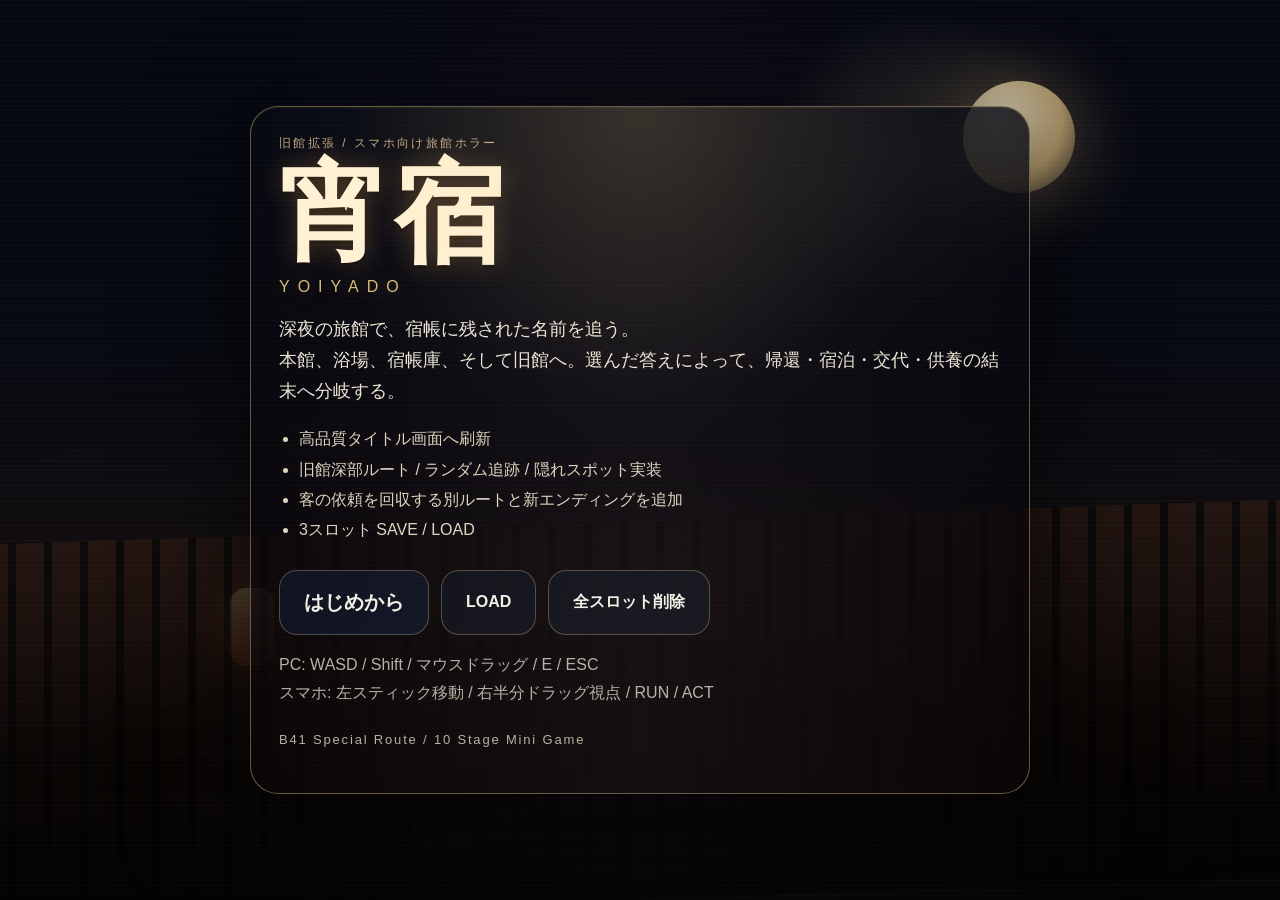
==== index.html @ 4f423b6d "Add files via upload" ====
<!doctype html>
<html lang="ja">
<head>
  <meta charset="utf-8">
  <meta name="viewport" content="width=device-width, initial-scale=1, maximum-scale=1, user-scalable=no, viewport-fit=cover">
  <title>宵宿 B41 特殊ルート・10ステージミニゲーム版</title>
  <link rel="stylesheet" href="styles.css?v=b42_minigame_stage_fix">
</head>
<body class="title-body">
  <div class="crt"></div>
  <div class="title-bg">
    <div class="title-moon"></div>
    <div class="title-ryokan-silhouette"></div>
    <div class="title-fog title-fog-a"></div>
    <div class="title-fog title-fog-b"></div>
    <div class="title-lantern"></div>
  </div>
  <main class="title-shell premium-title">
    <div class="title-card">
      <p class="eyebrow">旧館拡張 / スマホ向け旅館ホラー</p>
      <h1>宵宿</h1>
      <p class="roman">YOIYADO</p>
      <p class="lead">深夜の旅館で、宿帳に残された名前を追う。<br>本館、浴場、宿帳庫、そして旧館へ。選んだ答えによって、帰還・宿泊・交代・供養の結末へ分岐する。</p>
      <ul class="feature-list">
        <li>高品質タイトル画面へ刷新</li>
        <li>旧館深部ルート / ランダム追跡 / 隠れスポット実装</li>
        <li>客の依頼を回収する別ルートと新エンディングを追加</li>
        <li>3スロット SAVE / LOAD</li>
      </ul>
      <div class="title-actions">
        <a class="main-btn" href="play.html?new=1">はじめから</a>
        <button class="sub-btn" id="open-title-load">LOAD</button>
        <button class="sub-btn" id="wipe-save">全スロット削除</button>
      </div>
      <p class="hint">PC: WASD / Shift / マウスドラッグ / E / ESC<br>スマホ: 左スティック移動 / 右半分ドラッグ視点 / RUN / ACT</p>
      <p class="version">B41 Special Route / 10 Stage Mini Game</p>
    </div>
  </main>

  <div id="title-slot-overlay" class="overlay hidden title-slot-overlay">
    <div class="menu-card slot-card">
      <h2>LOAD</h2>
      <p class="slot-note">読み込むセーブデータを選んでください。</p>
      <div id="title-slot-list" class="slot-list"></div>
      <button id="close-title-load">閉じる</button>
    </div>
  </div>

  <script>
    (function(){
      const SAVE_PREFIX = 'yoiyado_b1_smartphone_slot_';
      const overlay = document.getElementById('title-slot-overlay');
      const list = document.getElementById('title-slot-list');
      const openBtn = document.getElementById('open-title-load');
      const closeBtn = document.getElementById('close-title-load');
      const wipeBtn = document.getElementById('wipe-save');

      function slotKey(n){ return SAVE_PREFIX + n; }
      function escapeHtml(str){ return String(str).replace(/[&<>"]/g, s => ({'&':'&amp;','<':'&lt;','>':'&gt;','"':'&quot;'}[s])); }
      function renderSlots(){
        const labels = { start_note:'机へ', leave_home:'玄関へ', walk_to_ryokan:'旅館入口へ', talk_okami:'女将へ', get_tray:'厨房へ', deliver_201:'201号室へ', report_okami:'帳場へ戻る', stock_amenities:'戸棚へ', place_amenities:'備品箱へ', arrange_slippers:'下駄箱前へ', restock_towels:'浴場前へ', answer_phone:'浴場前へ', inspect_archive:'宿帳庫へ', escape_archive:'帳場へ逃げる', sleep_day1:'布団へ', leave_home_day2:'玄関へ', commute_day2:'旅館入口へ', talk_maid:'仲居へ', inspect_north:'北廊下へ', inspect_detached:'離れ通路へ', escape_detached:'帳場へ逃げる', finale:'女将へ', sleep_day2:'布団へ', leave_home_day3:'玄関へ', inspect_poster_day3:'掲示板へ', commute_day3:'旅館入口へ', talk_okami_day3:'女将へ', inspect_guestbook_203:'宿帳へ', talk_toilet_guest_day3:'個室の客へ', inspect_bath_notice:'清掃案内へ', inspect_fire_map:'避難図へ', read_blue_note_2:'青いノートへ', guide_tease_day3:'客室廊下へ', enter_203_phantom:'203の痕跡へ', final_choice:'帳場へ', choose_fate:'番台へ', ending_return:'帰還', ending_guest:'宿泊', ending_replace:'交代', oldwing_search_key:'旧館で鍵を探す', oldwing_key_obtained:'旧館奥へ' };
        list.innerHTML = '';
        for (let i=1;i<=3;i++){
          const raw = localStorage.getItem(slotKey(i));
          const wrap = document.createElement('div');
          wrap.className = 'slot-row';
          const btn = document.createElement('button');
          btn.className = 'slot-btn';
          if(raw){
            try{
              const data = JSON.parse(raw);
              const area = data.areaLabel || data.area || '不明';
              const objective = labels[data.step] || data.step || '進行中';
              btn.innerHTML = '<strong>SLOT ' + i + '</strong><span>' + escapeHtml(area) + ' / ' + escapeHtml(objective) + '</span>';
              btn.addEventListener('click', ()=>{ location.href = 'play.html?slot=' + i; });
            }catch(e){
              btn.innerHTML = '<strong>SLOT ' + i + '</strong><span>読込失敗</span>';
              btn.disabled = true;
            }
          }else{
            btn.innerHTML = '<strong>SLOT ' + i + '</strong><span>空き</span>';
            btn.disabled = true;
          }
          wrap.appendChild(btn);
          list.appendChild(wrap);
        }
      }
      openBtn.addEventListener('click', function(){ renderSlots(); overlay.classList.remove('hidden'); });
      closeBtn.addEventListener('click', function(){ overlay.classList.add('hidden'); });
      overlay.addEventListener('click', function(e){ if(e.target === overlay) overlay.classList.add('hidden'); });
      wipeBtn.addEventListener('click', function(){
        for(let i=1;i<=3;i++) localStorage.removeItem(slotKey(i));
        alert('3つのセーブスロットを削除しました');
        renderSlots();
      });
    })();
  </script>
</body>
</html>
---- styles.css ----
:root{
  --bg:#050507;
  --panel:rgba(6,8,15,.82);
  --panel-2:rgba(10,12,22,.92);
  --line:rgba(177,162,122,.28);
  --text:#f2efe6;
  --sub:#bfa883;
  --accent:#d6c18f;
  --danger:#d06b60;
  --safe-top:env(safe-area-inset-top, 0px);
  --safe-bottom:env(safe-area-inset-bottom, 0px);
  --safe-left:env(safe-area-inset-left, 0px);
  --safe-right:env(safe-area-inset-right, 0px);
}
*{box-sizing:border-box; -webkit-tap-highlight-color:transparent; touch-action:manipulation;}
html,body{margin:0; padding:0; width:100%; height:100%; overflow:hidden; background:var(--bg); color:var(--text); font-family:-apple-system,BlinkMacSystemFont,"Hiragino Sans","Yu Gothic UI",sans-serif;}
body{overscroll-behavior:none;}
.title-body,.play-body{position:relative;}
.crt{pointer-events:none; position:fixed; inset:0; background:
  repeating-linear-gradient(180deg, rgba(255,255,255,.02) 0 2px, rgba(0,0,0,0) 2px 4px),
  radial-gradient(circle at 50% 10%, rgba(255,164,96,.06), transparent 35%),
  radial-gradient(circle at 50% 120%, rgba(60,74,130,.14), transparent 45%);
  mix-blend-mode:screen; opacity:.35; z-index:4;
}
.title-shell{position:relative; z-index:2; display:grid; place-items:center; min-height:100%; padding:24px;}
.title-card{max-width:780px; width:min(92vw,780px); padding:28px; border:1px solid var(--line); border-radius:28px; background:linear-gradient(180deg, rgba(7,9,17,.95), rgba(3,4,8,.92)); box-shadow:0 30px 80px rgba(0,0,0,.45);}
.eyebrow{margin:0 0 8px; letter-spacing:.2em; color:var(--sub); font-size:12px;}
.title-card h1{font-size:clamp(56px,12vw,110px); margin:0; line-height:1; letter-spacing:.04em;}
.roman{margin:8px 0 18px; letter-spacing:.5em; color:#d8d4c8;}
.lead{font-size:18px; line-height:1.7; color:#ece5d5;}
.feature-list{padding-left:20px; line-height:1.9; color:#dfd4bf;}
.title-actions{display:flex; gap:12px; flex-wrap:wrap; margin-top:24px;}
.main-btn,.sub-btn{appearance:none; border:none; cursor:pointer; text-decoration:none; color:var(--text); background:rgba(16,19,34,.95); border:1px solid rgba(216,193,143,.32); border-radius:18px; padding:18px 24px; font-size:20px; font-weight:700;}
.sub-btn{background:rgba(17,18,26,.9); font-size:16px;}
.hint,.version{color:#b7b0a1; line-height:1.8;}
.version{margin-top:20px; font-size:13px; letter-spacing:.14em;}

#game-root{position:fixed; inset:0; overflow:hidden; background:#07090b;}
#game-canvas{position:absolute; inset:0; width:100%; height:100%; display:block;}
.hud{position:absolute; inset:0; z-index:3; pointer-events:none;}
.hud-left,.hud-right{position:absolute; top:calc(var(--safe-top) + 14px); display:flex; gap:10px; align-items:flex-start;}
.hud-left{left:calc(var(--safe-left) + 14px); flex-direction:column;}
.hud-right{right:calc(var(--safe-right) + 14px); flex-direction:column; align-items:flex-end;}
.badge,.distance-pill,.menu-btn,.objective-panel,.prompt,.menu-card,.dialogue,.joystick-base,.act-btn,.run-btn,#minimap{backdrop-filter:blur(10px); background:var(--panel); border:1px solid var(--line); box-shadow:0 16px 34px rgba(0,0,0,.28);}
.badge{padding:6px 9px; border-radius:12px; min-width:64px; font-weight:700; text-align:center; font-size:11px;}
.badge.secondary{color:#e5d1ad; opacity:.92;}
#objective-panel,#minimap{display:none !important;}
.distance-pill{padding:10px 14px; border-radius:18px; font-weight:700; font-size:16px; color:#f0d68e; max-width:min(64vw, 360px); white-space:nowrap; overflow:hidden; text-overflow:ellipsis;}
.menu-btn{pointer-events:auto; appearance:none; border:none; color:var(--text); padding:12px 20px; border-radius:18px; font-weight:800; font-size:16px; cursor:pointer;}
.objective-panel{position:absolute; left:calc(var(--safe-left) + 18px); bottom:calc(var(--safe-bottom) + 142px); width:min(440px, calc(100vw - 172px)); padding:16px 18px; border-radius:20px;}
.objective-title{font-size:12px; letter-spacing:.18em; color:var(--sub); margin-bottom:8px;}
.objective-text{font-size:24px; font-weight:800; line-height:1.35;}
.objective-sub{margin-top:6px; color:#cbc0a7;}
.prompt{position:absolute; top:calc(var(--safe-top) + 110px); left:50%; bottom:auto; transform:translateX(-50%); min-width:220px; max-width:min(54vw, 380px); padding:10px 14px; border-radius:16px; text-align:center; font-weight:700; opacity:0; transition:.18s ease; z-index:3; pointer-events:none; white-space:nowrap; overflow:hidden; text-overflow:ellipsis; font-size:14px;}
.prompt.show{opacity:1;}
@media (max-width: 900px){
  .prompt{top:calc(var(--safe-top) + 146px); left:calc(var(--safe-left) + 122px); max-width:min(52vw, 280px); font-size:14px; padding:10px 14px;}
}

#minimap{position:absolute; top:calc(var(--safe-top) + 86px); right:calc(var(--safe-right) + 14px); width:270px; height:150px; border-radius:22px; padding:0;}
.joystick-zone{position:absolute; z-index:3; left:calc(var(--safe-left) + 18px); bottom:calc(var(--safe-bottom) + 18px); width:156px; height:156px; pointer-events:auto; touch-action:none;}
.move-label{position:absolute; left:14px; top:10px; color:rgba(203,195,178,.62); font-size:12px; letter-spacing:.18em;}
.joystick-base{position:absolute; inset:0; border-radius:32px; display:grid; place-items:center; background:rgba(6,8,15,.18); border:1px solid rgba(177,162,122,.16); box-shadow:0 10px 22px rgba(0,0,0,.10);} 
.joystick-knob{width:62px; height:62px; border-radius:50%; background:rgba(255,255,255,.16); border:1px solid rgba(255,255,255,.18); transform:translate3d(0,0,0);} 
.look-zone{position:absolute; z-index:2; right:calc(var(--safe-right) + 6px); bottom:calc(var(--safe-bottom) + 8px); width:min(62vw, 392px); height:min(54vh, 380px); border-radius:30px; display:grid; place-items:start end; padding:14px 16px; color:rgba(231,218,190,.38); font-size:11px; letter-spacing:.16em; pointer-events:auto; touch-action:none; background:transparent; border:none; box-shadow:none; backdrop-filter:none; -webkit-backdrop-filter:none; overflow:hidden;} 

.look-zone span{display:inline-block; padding:0; background:transparent; color:rgba(231,218,190,.42); text-shadow:0 1px 2px rgba(0,0,0,.25); user-select:none; -webkit-user-select:none;}
.run-btn{position:absolute; z-index:6; right:calc(var(--safe-right) + 18px); bottom:calc(var(--safe-bottom) + 126px); width:142px; height:72px; border-radius:24px; pointer-events:auto; appearance:none; border:none; color:rgba(255,247,233,.98); font-size:25px; font-weight:900; letter-spacing:.06em; background:rgba(132,91,34,.9); border:1px solid rgba(255,222,168,.68); box-shadow:0 16px 30px rgba(0,0,0,.22); touch-action:none;}
.run-btn.active{transform:scale(.98); background:rgba(184,124,30,.98); box-shadow:0 14px 34px rgba(255,181,71,.28);}
.act-btn{position:absolute; z-index:4; right:calc(var(--safe-right) + 18px); bottom:calc(var(--safe-bottom) + 18px); width:150px; height:96px; border-radius:26px; pointer-events:auto; appearance:none; border:none; color:rgba(255,255,255,.94); font-size:40px; font-weight:900; letter-spacing:.04em; background:rgba(6,8,15,.28); border:1px solid rgba(177,162,122,.16); box-shadow:0 10px 22px rgba(0,0,0,.10); touch-action:none;} 
.dialogue{position:absolute; left:18px; right:18px; bottom:calc(var(--safe-bottom) + 18px); z-index:5; pointer-events:auto; border-radius:24px; display:grid; grid-template-columns:130px 1fr; overflow:hidden;}
.portrait{min-height:180px; background:linear-gradient(180deg, rgba(58,61,80,.65), rgba(14,16,24,.8)); display:grid; place-items:center;}
.dialogue-box{padding:18px 20px 22px;}
.dialogue-name{font-size:18px; color:var(--accent); font-weight:800; margin-bottom:8px;}
.dialogue-text{font-size:24px; line-height:1.6; white-space:pre-wrap;}
.dialogue-continue{margin-top:10px; color:#b8afa0; font-size:14px;}
.overlay{position:absolute; inset:0; z-index:6; display:grid; place-items:center; background:rgba(0,0,0,.42);}
.menu-card{width:min(92vw,420px); padding:28px; border-radius:26px; text-align:center; background:var(--panel-2);}
.menu-card h2{margin:0 0 16px; font-size:30px;}
.menu-card p{line-height:1.8; color:#d5c7b3;}
.menu-card button{appearance:none; display:block; width:100%; margin-top:10px; padding:16px 18px; border-radius:18px; border:1px solid rgba(216,193,143,.32); background:rgba(17,19,30,.96); color:var(--text); font-size:18px; font-weight:800;}
.hidden{display:none !important;}

@media (max-width: 900px){
  .title-card{padding:24px 18px 20px;}
  .lead{font-size:16px;}
  .feature-list{font-size:14px;}
  .distance-pill{font-size:14px; max-width:58vw;}
  .badge{min-width:76px; padding:8px 10px; font-size:13px;}
  .act-btn{width:132px; height:86px; font-size:34px;}
  .run-btn{width:128px; height:64px; bottom:calc(var(--safe-bottom) + 118px); font-size:22px;}
  .look-zone{right:calc(var(--safe-right) + 6px); width:min(60vw, 316px); height:min(48vh, 320px); font-size:10px; background:transparent; border:none; box-shadow:none; backdrop-filter:none; -webkit-backdrop-filter:none;}
  .joystick-zone{width:142px; height:142px;}
  .dialogue{grid-template-columns:96px 1fr;}
  .portrait{min-height:142px;}
  .dialogue-text{font-size:18px;}
}


.slot-card{max-width:min(92vw,560px);}
.slot-note{margin:0 0 12px; color:#d5c7b3; line-height:1.6;}
.slot-list{display:grid; gap:10px;}
.slot-row{display:grid;}
.slot-btn{appearance:none; width:100%; text-align:left; display:grid; gap:4px; padding:16px 18px; border-radius:18px; border:1px solid rgba(216,193,143,.32); background:rgba(17,19,30,.96); color:var(--text);}
.slot-btn strong{font-size:16px; letter-spacing:.08em;}
.slot-btn span{font-size:14px; color:#d5c7b3;}
.slot-btn:disabled{opacity:.48;}
.title-slot-overlay{z-index:6;}
.choice-card{max-width:520px;text-align:center;}
.choice-list{display:grid;gap:12px;margin-top:18px;}
.choice-btn{font-size:20px;padding:16px 18px;border-radius:16px;border:1px solid rgba(255,255,255,.18);background:linear-gradient(180deg,rgba(70,44,34,.96),rgba(25,18,16,.96));color:#f4eadc;font-weight:800;letter-spacing:.08em;}
.choice-btn:active{transform:scale(.98);}

.choice-card{max-width:520px;text-align:center;}
.choice-list{display:grid;gap:12px;margin-top:18px;}
.choice-btn{font-size:20px;padding:16px 18px;border-radius:16px;border:1px solid rgba(255,255,255,.18);background:linear-gradient(180deg,rgba(70,44,34,.96),rgba(25,18,16,.96));color:#f4eadc;font-weight:800;letter-spacing:.08em;}
.choice-btn:active{transform:scale(.98);}


/* B39 premium title screen */
.title-body{background:#020308; isolation:isolate;}
.title-bg{position:fixed; inset:0; overflow:hidden; z-index:0; pointer-events:none; background:
  radial-gradient(circle at 72% 18%, rgba(255,226,169,.17), transparent 13%),
  linear-gradient(180deg, #040611 0%, #070911 38%, #120b0b 72%, #040303 100%);
}
.title-bg::before{content:""; position:absolute; inset:0; background:
  repeating-linear-gradient(180deg, rgba(255,255,255,.035) 0 1px, transparent 1px 5px),
  radial-gradient(circle at 50% 68%, rgba(122,25,25,.18), transparent 44%);
  opacity:.55; mix-blend-mode:screen;
}
.title-bg::after{content:""; position:absolute; left:-10%; right:-10%; bottom:0; height:42%; background:
  linear-gradient(180deg, transparent 0%, rgba(0,0,0,.72) 55%, #020202 100%),
  repeating-linear-gradient(90deg, rgba(45,26,18,.8) 0 28px, rgba(12,9,8,.9) 28px 36px);
  transform:skewY(-2deg); opacity:.82;
}
.title-moon{position:absolute; right:16%; top:9%; width:112px; height:112px; border-radius:50%; background:radial-gradient(circle at 35% 35%, #fff6d9, #d6b77c 58%, rgba(214,183,124,.12)); box-shadow:0 0 80px rgba(255,209,126,.45); opacity:.78;}
.title-ryokan-silhouette{position:absolute; left:7%; right:7%; bottom:12%; height:240px; background:linear-gradient(180deg, rgba(29,18,13,.92), rgba(5,3,3,.98)); clip-path:polygon(0 44%, 10% 32%, 20% 38%, 28% 22%, 37% 34%, 47% 24%, 57% 38%, 70% 28%, 82% 40%, 92% 32%, 100% 44%, 100% 100%, 0 100%); filter:drop-shadow(0 -18px 32px rgba(0,0,0,.55)); opacity:.9;}
.title-fog{position:absolute; left:-20%; width:140%; height:180px; background:linear-gradient(90deg, transparent, rgba(255,255,255,.16), transparent); filter:blur(28px); opacity:.18; animation:titleFog 14s linear infinite;}
.title-fog-a{bottom:18%;}.title-fog-b{bottom:30%; animation-duration:20s; animation-direction:reverse; opacity:.12;}
.title-lantern{position:absolute; left:18%; bottom:26%; width:44px; height:78px; border-radius:16px; background:linear-gradient(180deg,#ffe0a0,#a84b2e); box-shadow:0 0 44px rgba(255,127,52,.65); opacity:.7;}
@keyframes titleFog{from{transform:translateX(-10%)}to{transform:translateX(10%)}}
.premium-title .title-card{position:relative; overflow:hidden; border-color:rgba(226,198,136,.42); background:linear-gradient(180deg, rgba(8,10,19,.82), rgba(10,4,5,.78)); box-shadow:0 36px 120px rgba(0,0,0,.68), inset 0 1px 0 rgba(255,232,180,.08);}
.premium-title .title-card::before{content:""; position:absolute; inset:0; background:radial-gradient(circle at 50% 0%, rgba(239,196,118,.16), transparent 38%), linear-gradient(90deg, transparent, rgba(255,255,255,.035), transparent); pointer-events:none;}
.premium-title .title-card h1{font-family:serif; text-shadow:0 0 26px rgba(218,156,78,.35), 0 3px 0 rgba(0,0,0,.5); color:#fff1d3;}
.premium-title .roman{color:#d9b879; text-shadow:0 0 18px rgba(214,174,100,.35);}
.choice-card{max-width:min(92vw,540px);}
.choice-list{display:flex; flex-direction:column; gap:12px; margin-top:16px;}
.choice-btn{appearance:none; border:1px solid rgba(216,193,143,.38); background:linear-gradient(180deg,rgba(31,24,25,.98),rgba(10,10,16,.98)); color:#fff4dc; border-radius:16px; padding:16px 18px; font-size:18px; font-weight:800; box-shadow:0 10px 24px rgba(0,0,0,.25);}
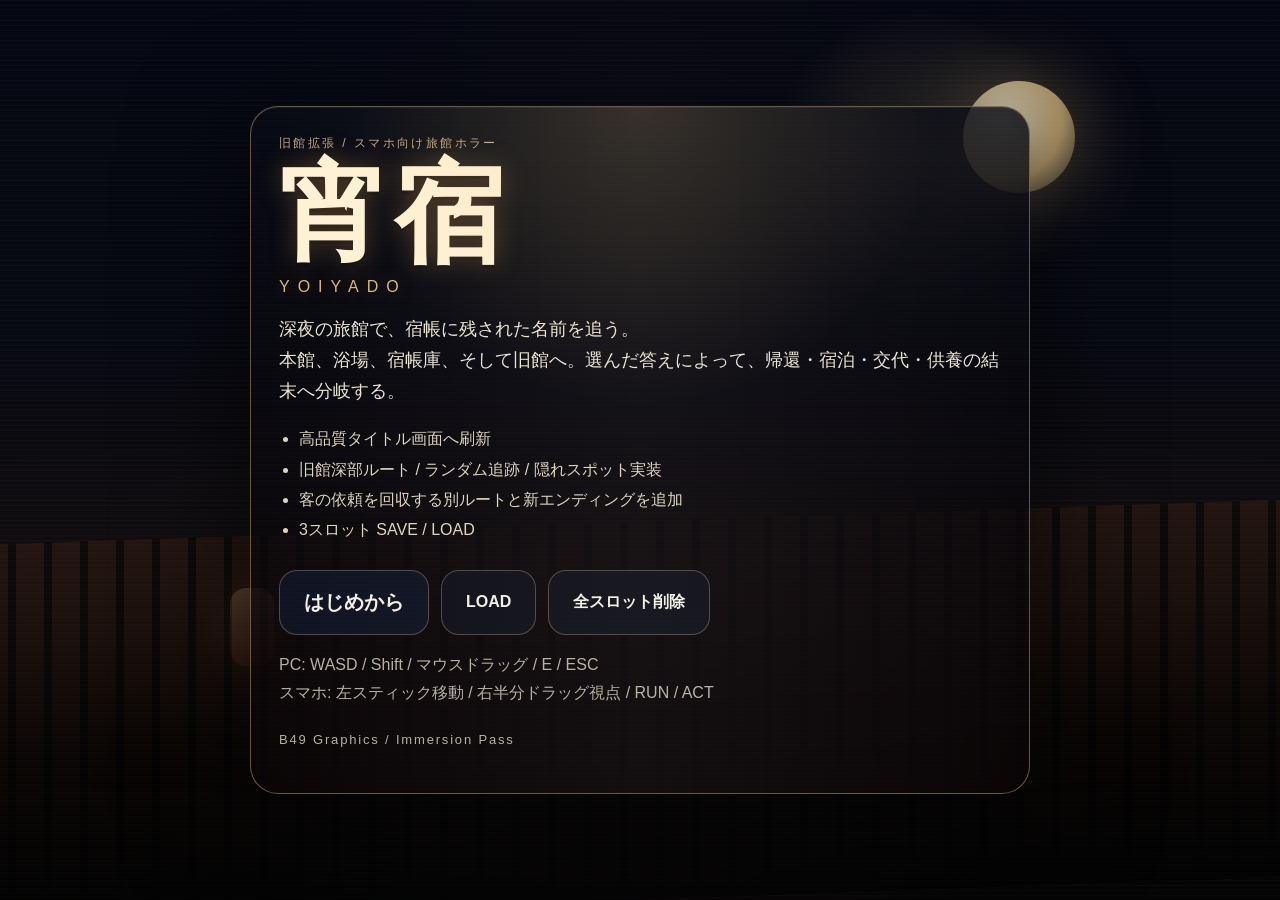
==== commit 2bd36885: "Add files via upload" ====
--- a/index.html
+++ b/index.html
@@ -3,8 +3,8 @@
 <head>
   <meta charset="utf-8">
   <meta name="viewport" content="width=device-width, initial-scale=1, maximum-scale=1, user-scalable=no, viewport-fit=cover">
-  <title>宵宿 B41 特殊ルート・10ステージミニゲーム版</title>
-  <link rel="stylesheet" href="styles.css?v=b42_minigame_stage_fix">
+  <title>宵宿 B49 グラフィック・没入感強化版</title>
+  <link rel="stylesheet" href="styles.css?v=b49_graphics_immersion_pass">
 </head>
 <body class="title-body">
   <div class="crt"></div>
@@ -33,7 +33,7 @@
         <button class="sub-btn" id="wipe-save">全スロット削除</button>
       </div>
       <p class="hint">PC: WASD / Shift / マウスドラッグ / E / ESC<br>スマホ: 左スティック移動 / 右半分ドラッグ視点 / RUN / ACT</p>
-      <p class="version">B41 Special Route / 10 Stage Mini Game</p>
+      <p class="version">B49 Graphics / Immersion Pass</p>
     </div>
   </main>
 
--- a/styles.css
+++ b/styles.css
@@ -20,7 +20,7 @@
   repeating-linear-gradient(180deg, rgba(255,255,255,.02) 0 2px, rgba(0,0,0,0) 2px 4px),
   radial-gradient(circle at 50% 10%, rgba(255,164,96,.06), transparent 35%),
   radial-gradient(circle at 50% 120%, rgba(60,74,130,.14), transparent 45%);
-  mix-blend-mode:screen; opacity:.35; z-index:4;
+  mix-blend-mode:screen; opacity:.24; z-index:4;
 }
 .title-shell{position:relative; z-index:2; display:grid; place-items:center; min-height:100%; padding:24px;}
 .title-card{max-width:780px; width:min(92vw,780px); padding:28px; border:1px solid var(--line); border-radius:28px; background:linear-gradient(180deg, rgba(7,9,17,.95), rgba(3,4,8,.92)); box-shadow:0 30px 80px rgba(0,0,0,.45);}
@@ -36,7 +36,7 @@
 .version{margin-top:20px; font-size:13px; letter-spacing:.14em;}
 
 #game-root{position:fixed; inset:0; overflow:hidden; background:#07090b;}
-#game-canvas{position:absolute; inset:0; width:100%; height:100%; display:block;}
+#game-canvas{position:absolute; inset:0; width:100%; height:100%; display:block; filter:brightness(1.30) contrast(1.05) saturate(1.06);}
 .hud{position:absolute; inset:0; z-index:3; pointer-events:none;}
 .hud-left,.hud-right{position:absolute; top:calc(var(--safe-top) + 14px); display:flex; gap:10px; align-items:flex-start;}
 .hud-left{left:calc(var(--safe-left) + 14px); flex-direction:column;}
@@ -146,3 +146,10 @@
 .choice-card{max-width:min(92vw,540px);}
 .choice-list{display:flex; flex-direction:column; gap:12px; margin-top:16px;}
 .choice-btn{appearance:none; border:1px solid rgba(216,193,143,.38); background:linear-gradient(180deg,rgba(31,24,25,.98),rgba(10,10,16,.98)); color:#fff4dc; border-radius:16px; padding:16px 18px; font-size:18px; font-weight:800; box-shadow:0 10px 24px rgba(0,0,0,.25);}
+
+
+/* B49 immersion UI tuning */
+.hud-left .badge{background:rgba(6,8,15,.58);}
+.distance-pill{background:rgba(6,8,15,.62);}
+.prompt{background:rgba(6,8,15,.72); border-color:rgba(216,193,143,.38);}
+.act-btn,.run-btn{backdrop-filter:blur(8px);}
